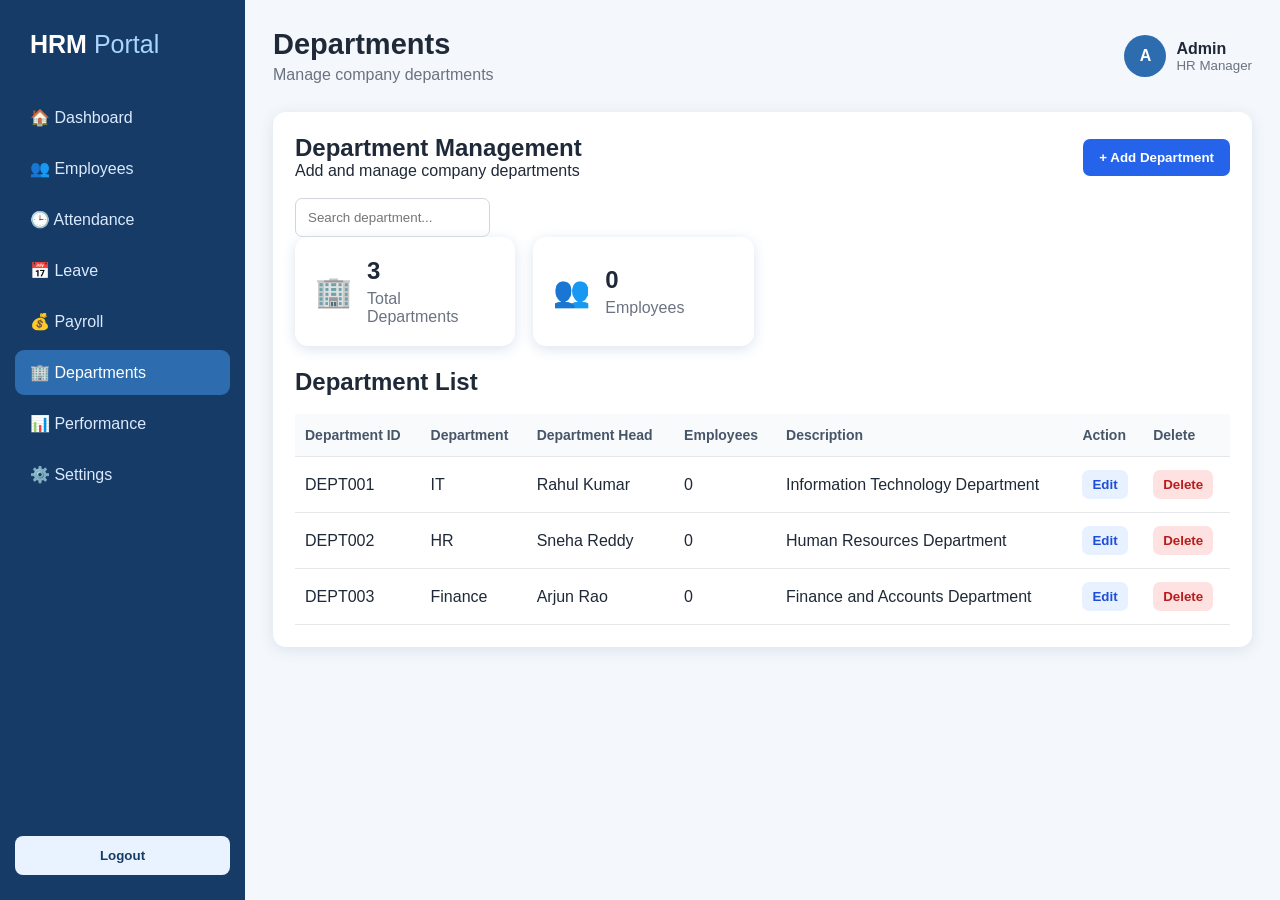
==== departments.html @ 30eb791c "Initial commit" ====
<!DOCTYPE html>
<html lang="en">

<head>

    <meta charset="UTF-8">
    <meta name="viewport" content="width=device-width, initial-scale=1.0">

    <title>HRM Portal - Departments</title>

    <link rel="stylesheet" href="style.css">

</head>


<body>


    <!-- =====================================================
         SIDEBAR
    ====================================================== -->

    <aside class="sidebar">

        <div class="logo">
            HRM <span>Portal</span>
        </div>


        <nav>

            <a href="index.html">
                🏠 Dashboard
            </a>

            <a href="employees.html">
                👥 Employees
            </a>

            <a href="attendance.html">
                🕒 Attendance
            </a>

            <a href="leave.html">
                📅 Leave
            </a>

            <a href="payroll.html">
                💰 Payroll
            </a>

            <a href="departments.html" class="active">
                🏢 Departments
            </a>

            <a href="performance.html">
                📊 Performance
            </a>

            <a href="setting.html">
                ⚙️ Settings
            </a>

        </nav>


        <button class="logout-btn" id="logoutBtn">
            Logout
        </button>

    </aside>



    <!-- =====================================================
         MAIN CONTENT
    ====================================================== -->

    <main class="main-content">


        <!-- TOP BAR -->

        <header class="topbar">

            <div>

                <h1>
                    Departments
                </h1>

                <p>
                    Manage company departments
                </p>

            </div>


            <div class="profile">

                <div class="avatar">
                    A
                </div>

                <div>

                    <strong>
                        Admin
                    </strong>

                    <small>
                        HR Manager
                    </small>

                </div>

            </div>

        </header>



        <!-- =================================================
             DEPARTMENT SECTION
        ================================================== -->

        <section class="panel">


            <!-- HEADER -->

            <div class="panel-header">

                <div>

                    <h2>
                        Department Management
                    </h2>

                    <p>
                        Add and manage company departments
                    </p>

                </div>


                <button
                    class="primary-btn"
                    id="addDepartmentBtn">

                    + Add Department

                </button>

            </div>



            <!-- SEARCH -->

            <div class="toolbar">

                <input
                    type="text"
                    id="departmentSearch"
                    placeholder="Search department...">

            </div>



            <!-- =================================================
                 ADD DEPARTMENT FORM
            ================================================== -->

            <div
                id="departmentForm"
                class="form-box hidden">

                <h2>
                    Add Department
                </h2>


                <div class="form-grid">

                    <input
                        type="text"
                        id="departmentName"
                        placeholder="Department Name">


                    <input
                        type="text"
                        id="departmentHead"
                        placeholder="Department Head">


                    <input
                        type="text"
                        id="departmentDescription"
                        placeholder="Department Description">

                </div>


                <div class="form-actions">

                    <button
                        class="primary-btn"
                        id="saveDepartmentBtn">

                        Save Department

                    </button>


                    <button
                        class="secondary-btn"
                        id="cancelDepartmentBtn">

                        Cancel

                    </button>

                </div>

            </div>



            <!-- =================================================
                 SUMMARY CARDS
            ================================================== -->

            <div class="cards">


                <div class="stat-card">

                    <span>
                        🏢
                    </span>

                    <div>

                        <h3 id="departmentCount">
                            0
                        </h3>

                        <p>
                            Total Departments
                        </p>

                    </div>

                </div>



                <div class="stat-card">

                    <span>
                        👥
                    </span>

                    <div>

                        <h3 id="departmentEmployees">
                            0
                        </h3>

                        <p>
                            Employees
                        </p>

                    </div>

                </div>

            </div>



            <!-- =================================================
                 DEPARTMENT TABLE
            ================================================== -->

            <div class="panel-header">

                <h2>
                    Department List
                </h2>

            </div>


            <table>

                <thead>

                    <tr>

                        <th>
                            Department ID
                        </th>

                        <th>
                            Department
                        </th>

                        <th>
                            Department Head
                        </th>

                        <th>
                            Employees
                        </th>

                        <th>
                            Description
                        </th>

                        <th>
                            Action
                        </th>

                        <th>
                            Delete
                        </th>

                    </tr>

                </thead>


                <tbody id="departmentBody">
                </tbody>

            </table>


        </section>


    </main>



    <!-- JAVASCRIPT -->

    <script src="departments.js"></script>


</body>

</html>
---- style.css ----
* {
    box-sizing: border-box;
    margin: 0;
    padding: 0;
    font-family: Arial, sans-serif;
}


body {
    background: #f4f7fb;
    color: #1f2937;
    display: flex;
    min-height: 100vh;
}



/* ================= SIDEBAR ================= */

.sidebar {
    width: 245px;
    background: #173b67;
    color: white;
    padding: 25px 15px;

    position: fixed;

    left: 0;
    top: 0;
    bottom: 0;
}


.logo {
    font-size: 25px;
    font-weight: 700;

    padding: 5px 15px 30px;
}


.logo span {
    font-weight: 400;
    color: #a9d6ff;
}


nav a {
    display: block;

    color: #dbeafe;

    text-decoration: none;

    padding: 13px 15px;

    border-radius: 9px;

    margin: 6px 0;
}


nav a:hover,
nav a.active {
    background: #2d6cae;
    color: white;
}


.logout-btn {
    position: absolute;

    bottom: 25px;
    left: 15px;

    width: calc(100% - 30px);

    padding: 12px;

    border: none;

    border-radius: 8px;

    background: #e9f3ff;

    color: #173b67;

    font-weight: bold;

    cursor: pointer;
}



/* ================= MAIN ================= */

.main-content {
    margin-left: 245px;

    width: calc(100% - 245px);

    padding: 28px;
}



/* ================= TOP BAR ================= */

.topbar {
    display: flex;

    justify-content: space-between;

    align-items: center;

    margin-bottom: 28px;
}


.topbar h1 {
    font-size: 29px;
}


.topbar p {
    color: #6b7280;

    margin-top: 5px;
}


.topbar-right {
    display: flex;
    align-items: center;
    gap: 18px;
}

.profile {
    display: flex;

    align-items: center;

    gap: 10px;
}


.profile small {
    display: block;

    color: #6b7280;
}


.avatar {
    width: 42px;
    height: 42px;

    border-radius: 50%;

    background: #2d6cae;

    color: white;

    display: grid;

    place-items: center;

    font-weight: bold;
}

/* =====================================================
   NOTIFICATIONS SYSTEM STYLING
   ===================================================== */

.notification-wrapper {
    position: relative;
}

.notification-btn {
    width: 40px;
    height: 40px;
    border-radius: 50%;
    background: white;
    border: 1px solid #e2e8f0;
    display: flex;
    align-items: center;
    justify-content: center;
    cursor: pointer;
    position: relative;
    box-shadow: 0 2px 6px rgba(0, 0, 0, 0.04);
    transition: all 0.2s ease;
    outline: none;
}

.notification-btn:hover {
    background: #f8fafc;
    border-color: #cbd5e1;
    transform: translateY(-1px);
    box-shadow: 0 4px 10px rgba(23, 59, 103, 0.1);
}

.notification-btn:active {
    transform: translateY(0);
}

.bell-icon {
    font-size: 17px;
    line-height: 1;
    display: inline-block;
    transition: transform 0.3s cubic-bezier(0.34, 1.56, 0.64, 1);
}

.notification-btn:hover .bell-icon {
    transform: rotate(15deg);
}

.notification-badge {
    position: absolute;
    top: -2px;
    right: -2px;
    background: #ef4444;
    color: white;
    font-size: 10px;
    font-weight: 700;
    min-width: 18px;
    height: 18px;
    padding: 0 4px;
    border-radius: 9px;
    display: flex;
    align-items: center;
    justify-content: center;
    border: 2px solid white;
    box-shadow: 0 2px 4px rgba(239, 68, 68, 0.35);
    animation: badgePulse 2s infinite;
}

.notification-badge.hidden {
    display: none;
}

@keyframes badgePulse {
    0% { transform: scale(1); }
    50% { transform: scale(1.1); }
    100% { transform: scale(1); }
}

.notification-dropdown {
    position: absolute;
    top: calc(100% + 8px);
    right: 0;
    width: 310px;
    max-width: 90vw;
    background: white;
    border-radius: 12px;
    box-shadow: 0 10px 25px -3px rgba(15, 23, 42, 0.12), 0 4px 10px rgba(15, 23, 42, 0.04);
    border: 1px solid #e2e8f0;
    z-index: 1000;
    display: none;
    flex-direction: column;
    overflow: hidden;
    animation: dropdownSlideFade 0.2s cubic-bezier(0.16, 1, 0.3, 1);
}

.notification-dropdown.active {
    display: flex;
}

@keyframes dropdownSlideFade {
    from {
        opacity: 0;
        transform: translateY(-6px) scale(0.98);
    }
    to {
        opacity: 1;
        transform: translateY(0) scale(1);
    }
}

.notification-header {
    display: flex;
    justify-content: space-between;
    align-items: center;
    padding: 10px 14px;
    border-bottom: 1px solid #f1f5f9;
    background: #fafcff;
}

.notification-title-group {
    display: flex;
    align-items: center;
    gap: 8px;
}

.notification-title-group h3 {
    font-size: 13.5px;
    font-weight: 700;
    color: #173b67;
}

.unread-count-tag {
    background: #e0f2fe;
    color: #0369a1;
    font-size: 10px;
    font-weight: 600;
    padding: 2px 7px;
    border-radius: 12px;
}

.mark-read-btn {
    background: none;
    border: none;
    color: #2563eb;
    font-size: 11px;
    font-weight: 600;
    cursor: pointer;
    padding: 3px 6px;
    border-radius: 4px;
    transition: background 0.15s ease;
}

.mark-read-btn:hover {
    background: #eff6ff;
    text-decoration: underline;
}

.notification-list {
    max-height: 240px;
    overflow-y: auto;
}

.notification-list::-webkit-scrollbar {
    width: 5px;
}

.notification-list::-webkit-scrollbar-thumb {
    background: #cbd5e1;
    border-radius: 3px;
}

.notification-item {
    display: flex;
    align-items: flex-start;
    gap: 10px;
    padding: 9px 12px;
    border-bottom: 1px solid #f8fafc;
    transition: background 0.15s ease;
    cursor: pointer;
    position: relative;
}

.notification-item:hover {
    background: #f8fafc;
}

.notification-item.unread {
    background: #f0f7ff;
}

.notification-item.unread:hover {
    background: #e6f0fa;
}

.notification-item.unread::before {
    content: '';
    position: absolute;
    left: 0;
    top: 9px;
    bottom: 9px;
    width: 3px;
    background: #2563eb;
    border-radius: 0 3px 3px 0;
}

.notif-icon-box {
    width: 30px;
    height: 30px;
    border-radius: 8px;
    display: flex;
    align-items: center;
    justify-content: center;
    font-size: 14px;
    flex-shrink: 0;
}

.notif-icon-box.leave {
    background: #fef3c7;
    color: #b45309;
}

.notif-icon-box.employee {
    background: #e0f2fe;
    color: #0369a1;
}

.notif-icon-box.payroll {
    background: #dcfce7;
    color: #15803d;
}

.notif-icon-box.attendance {
    background: #fee2e2;
    color: #b91c1c;
}

.notif-icon-box.event {
    background: #f3e8ff;
    color: #7e22ce;
}

.notif-body {
    flex: 1;
    min-width: 0;
}

.notif-title {
    font-size: 12px;
    font-weight: 700;
    color: #1e293b;
    margin-bottom: 2px;
    display: flex;
    justify-content: space-between;
    align-items: center;
}

.notif-desc {
    font-size: 11px;
    color: #64748b;
    line-height: 1.35;
    margin-bottom: 3px;
}

.notif-time {
    font-size: 10px;
    color: #94a3b8;
    font-weight: 500;
}

.notif-delete-btn {
    background: transparent;
    border: none;
    color: #94a3b8;
    cursor: pointer;
    font-size: 13px;
    padding: 1px 4px;
    border-radius: 4px;
    opacity: 0;
    transition: all 0.15s ease;
}

.notification-item:hover .notif-delete-btn {
    opacity: 1;
}

.notif-delete-btn:hover {
    color: #ef4444;
    background: #fee2e2;
}

.notification-empty {
    padding: 22px 14px;
    text-align: center;
    color: #94a3b8;
}

.notification-empty span {
    font-size: 26px;
    display: block;
    margin-bottom: 4px;
}

.notification-empty p {
    font-size: 12px;
}

.notification-footer {
    padding: 6px 12px;
    border-top: 1px solid #f1f5f9;
    background: #fafcff;
    display: flex;
    justify-content: space-between;
    align-items: center;
}

.clear-all-btn {
    width: 100%;
    padding: 6px;
    border: 1px dashed #cbd5e1;
    background: white;
    color: #64748b;
    font-size: 11px;
    font-weight: 600;
    border-radius: 6px;
    cursor: pointer;
    transition: all 0.2s ease;
}

.clear-all-btn:hover {
    background: #fef2f2;
    border-color: #fca5a5;
    color: #dc2626;
}

/* ================= CARDS ================= */

.cards {
    display: grid;

    grid-template-columns:
        repeat(4, 1fr);

    gap: 18px;

    margin-bottom: 22px;
}


.stat-card {
    background: white;

    border-radius: 13px;

    padding: 20px;

    display: flex;

    align-items: center;

    gap: 15px;

    box-shadow:
        0 3px 14px #dbe3ee;
}


.stat-card > span {
    font-size: 30px;
}


.stat-card h3 {
    font-size: 24px;
}


.stat-card p {
    color: #6b7280;

    margin-top: 5px;
}



/* ================= DASHBOARD ================= */

.dashboard-grid {
    display: grid;

    grid-template-columns:
        1.6fr 1fr;

    gap: 20px;
}


.panel {
    background: white;

    border-radius: 13px;

    padding: 22px;

    box-shadow:
        0 3px 14px #dbe3ee;

    margin-bottom: 20px;
    cursor: grab;
}

.panel.dragging {
    opacity: 0.75;
}


.panel-header {
    display: flex;

    justify-content: space-between;

    align-items: center;

    margin-bottom: 18px;
}


.panel-header a {
    color: #2563eb;

    text-decoration: none;
}



/* ================= TABLE ================= */

table {
    width: 100%;

    border-collapse: collapse;
}


th,
td {
    padding: 13px 10px;

    text-align: left;

    border-bottom: 1px solid #e5e7eb;
}


th {
    background: #f8fafc;

    color: #475569;

    font-size: 14px;
}



/* ================= BADGES ================= */

.badge {
    padding: 5px 10px;

    border-radius: 20px;

    font-size: 12px;

    font-weight: bold;
}


.success {
    background: #dcfce7;

    color: #15803d;
}


.warning {
    background: #fef3c7;

    color: #a16207;
}


.danger {
    background: #fee2e2;

    color: #b91c1c;
}



/* ================= BUTTONS ================= */

.primary-btn,
.secondary-btn,
.small-btn {
    border: none;

    border-radius: 7px;

    padding: 11px 16px;

    cursor: pointer;

    font-weight: bold;
}


.primary-btn {
    background: #2563eb;

    color: white;
}


.secondary-btn {
    background: #e5e7eb;

    color: #374151;
}


.small-btn {
    background: #e8f1ff;

    color: #1d4ed8;

    padding: 7px 10px;
}


.small-btn.danger {
    background: #fee2e2;

    color: #b91c1c;
}



/* ================= FORM ================= */

.form-box {
    background: #f8fafc;

    border: 1px solid #e5e7eb;

    padding: 20px;

    border-radius: 10px;

    margin-bottom: 20px;
}


.form-box h2 {
    margin-bottom: 15px;
}


.form-grid {
    display: grid;

    grid-template-columns:
        repeat(2, 1fr);

    gap: 12px;
}


.date-field {
    display: flex;
    flex-direction: column;
    gap: 6px;
}


.date-field label {
    font-size: 14px;
    font-weight: 600;
    color: #374151;
}


input,
select {
    padding: 11px 12px;

    border: 1px solid #d1d5db;

    border-radius: 7px;

    background: white;

    outline: none;
}


input:focus,
select:focus {
    border-color: #3b82f6;
}


.form-actions {
    margin-top: 15px;

    display: flex;

    gap: 10px;
}


.hidden {
    display: none;
}


/* ================= PERFORMANCE ================= */

.performance-filter {
    display: flex;
    gap: 20px;
    align-items: end;
    margin-bottom: 22px;
    flex-wrap: wrap;
}

.field-group {
    display: flex;
    flex-direction: column;
    gap: 8px;
    min-width: 220px;
}

.field-group label {
    font-size: 14px;
    font-weight: 600;
    color: #374151;
}

.review-period-text {
    min-height: 42px;
    display: flex;
    align-items: center;
    padding: 0 12px;
    border: 1px solid #d1d5db;
    border-radius: 8px;
    background: #f8fafc;
    font-weight: 600;
    color: #1f2937;
}

.info-grid {
    display: grid;
    grid-template-columns: repeat(5, 1fr);
    gap: 12px;
    margin-bottom: 20px;
}

.info-box {
    background: #f8fafc;
    border: 1px solid #e5e7eb;
    border-radius: 10px;
    padding: 14px;
}

.info-box span {
    display: block;
    color: #6b7280;
    font-size: 12px;
    margin-bottom: 8px;
}

.info-box strong {
    font-size: 15px;
    color: #1f2937;
}

.stats-grid {
    display: grid;
    grid-template-columns: repeat(3, 1fr);
    gap: 16px;
    margin: 20px 0;
}

.perf-card {
    border-radius: 14px;
    padding: 18px 16px;
    box-shadow: 0 2px 10px rgba(148, 163, 184, 0.12);
    text-align: center;
}

.perf-card span {
    font-size: 28px;
    display: block;
    margin-bottom: 8px;
}

.perf-card h3 {
    font-size: 24px;
    margin-bottom: 6px;
}

.perf-card p {
    font-size: 13px;
    color: #374151;
}

.perf-card-blue {
    background: #dbeafe;
}

.perf-card-green {
    background: #dcfce7;
}

.perf-card-yellow {
    background: #fef3c7;
}

.perf-card-purple {
    background: #ede9fe;
}

.perf-card-pink {
    background: #fce7f3;
}

.perf-card-red {
    background: #fee2e2;
}

.edit-performance-btn {
    border: none;
    background: #2563eb;
    color: #ffffff;
    padding: 10px 16px;
    border-radius: 10px;
    font-size: 14px;
    cursor: pointer;
    font-weight: 600;
}

.metric-input {
    width: 100%;
    max-width: 90px;
    border: 1px solid #cbd5e1;
    border-radius: 8px;
    padding: 8px 10px;
    font-size: 18px;
    text-align: center;
    background: #ffffff;
}

.table-panel {
    margin-top: 24px;
    background: #f8fafc;
    border: 1px solid #e5e7eb;
    border-radius: 12px;
    padding: 18px;
}

.table-panel h3 {
    margin-bottom: 16px;
}

.feedback-box {
    margin-top: 24px;
    background: #f8fafc;
    border: 1px solid #e5e7eb;
    border-radius: 12px;
    padding: 18px;
}

.feedback-box h3 {
    margin-bottom: 16px;
}

.feedback-grid {
    display: grid;
    grid-template-columns: repeat(2, 1fr);
    gap: 18px;
}

.feedback-grid label {
    display: block;
    font-weight: 700;
    margin-bottom: 8px;
    color: #374151;
}

.feedback-grid p {
    color: #4b5563;
    line-height: 1.6;
}

.breakdown-input {
    width: 70px;
    padding: 6px 8px;
    border: 1px solid #cbd5e1;
    border-radius: 8px;
    font-size: 14px;
    text-align: center;
    background: #ffffff;
}

.breakdown-input:focus {
    outline: none;
    border-color: #2563eb;
    box-shadow: 0 0 0 3px rgba(37, 99, 235, 0.15);
}

.score-cell {
    font-weight: 700;
    color: #1f2937;
}

.goal-progress {
    width: 100%;
    max-width: 140px;
    height: 8px;
    background: #e5e7eb;
    border-radius: 6px;
    overflow: hidden;
    margin-bottom: 6px;
}

.goal-progress-bar {
    height: 100%;
    background: #2563eb;
    border-radius: 6px;
    transition: width 0.3s ease;
}

.goal-progress-text {
    font-size: 12px;
    font-weight: 600;
    color: #4b5563;
}

.table-panel table,
.feedback-box table {
    width: 100%;
    border-collapse: collapse;
    background: #ffffff;
    border-radius: 10px;
    overflow: hidden;
}

.table-panel th,
.table-panel td {
    padding: 12px 14px;
    text-align: left;
    border-bottom: 1px solid #e5e7eb;
    font-size: 14px;
}

.table-panel th {
    background: #eff6ff;
    color: #1e40af;
    font-size: 13px;
    text-transform: uppercase;
    letter-spacing: 0.4px;
}

.table-panel tbody tr:last-child td {
    border-bottom: none;
}



/* ================= DEPARTMENTS ================= */

.department-grid {
    display: grid;

    grid-template-columns:
        repeat(4, 1fr);

    gap: 16px;
}


.department-card {
    border: 1px solid #e5e7eb;

    border-radius: 12px;

    padding: 20px;
}


.department-card h3 {
    margin-bottom: 8px;
}


.department-card p {
    color: #6b7280;

    margin-bottom: 15px;
}



/* ================= SETTINGS ================= */

.settings-grid {
    display: grid;

    grid-template-columns:
        1fr 1fr;

    gap: 20px;
}


.settings-grid h2 {
    margin-bottom: 18px;
}



/* ================= RESPONSIVE ================= */

@media (max-width: 1000px) {

    .cards {
        grid-template-columns:
            repeat(2, 1fr);
    }


    .dashboard-grid,
    .settings-grid {
        grid-template-columns: 1fr;
    }


    .department-grid {
        grid-template-columns:
            repeat(2, 1fr);
    }

}


@media (max-width: 700px) {

    .sidebar {
        width: 75px;
    }


    .logo {
        font-size: 0;
    }


    nav a {
        font-size: 0;

        text-align: center;
    }


    .main-content {
        margin-left: 75px;

        width: calc(100% - 75px);

        padding: 18px;
    }


    .cards {
        grid-template-columns: 1fr;
    }


    .form-grid {
        grid-template-columns: 1fr;
    }


    .department-grid {
        grid-template-columns: 1fr;
    }

}
/* Settings page spacing */

.settings-option {
    margin-bottom: 12px;
}

.settings-option label {
    display: flex;
    align-items: center;
    gap: 8px;
}
/* =====================================================
   SETTINGS - FORGOT PASSWORD
===================================================== */

.forgot-password {
    margin-top: 12px;
}

.forgot-password button {
    border: none;
    background: none;
    color: #2563eb;
    cursor: pointer;
    font-size: 14px;
    padding: 0;
}

.forgot-password button:hover {
    text-decoration: underline;
}

#resetPasswordForm {
    margin-top: 18px;
}

#resetPasswordForm p {
    margin-bottom: 15px;
}
/* =====================================================
   ADMIN LOGIN PAGE
===================================================== */

.login-page {
    min-height: 100vh;
    margin: 0;
    display: flex;
    justify-content: center;
    align-items: center;
    background: #eef6ff;
}


/* Login Container */

.login-container {
    width: 100%;
    display: flex;
    justify-content: center;
    align-items: center;
    padding: 20px;
}


/* Login Card */

.login-card {
    width: 400px;
    background: white;
    padding: 40px;
    border-radius: 16px;
    box-shadow: 0 10px 30px rgba(0, 0, 0, 0.10);
}


/* Logo */

.login-logo {
    text-align: center;
    font-size: 28px;
    font-weight: bold;
    color: #2563eb;
    margin-bottom: 20px;
}

.login-logo span {
    color: #1e40af;
}


/* Heading */

.login-card h1 {
    text-align: center;
    margin-bottom: 8px;
    color: #1e293b;
}


/* Subtitle */

.login-subtitle {
    text-align: center;
    color: #64748b;
    font-size: 14px;
    margin-bottom: 30px;
}


/* Input Area */

.login-field {
    margin-bottom: 18px;
}

.login-field label {
    display: block;
    margin-bottom: 7px;
    font-weight: 600;
    color: #334155;
}


/* Inputs */

.login-field input {
    width: 100%;
    box-sizing: border-box;
    padding: 12px 14px;
    border: 1px solid #cbd5e1;
    border-radius: 8px;
    font-size: 14px;
    outline: none;
}

.login-field input:focus {
    border-color: #2563eb;
    box-shadow: 0 0 0 3px rgba(37, 99, 235, 0.10);
}


/* Login Button */

.login-btn {
    width: 100%;
    margin-top: 5px;
    padding: 12px;
    font-size: 15px;
}


/* Forgot Password */

.forgot-login {
    text-align: center;
    margin-top: 18px;
}

.forgot-login button {
    border: none;
    background: none;
    color: #2563eb;
    cursor: pointer;
    font-size: 14px;
}

.forgot-login button:hover {
    text-decoration: underline;
}


/* Hidden */

.hidden {
    display: none;
}


/* Mobile */

@media (max-width: 500px) {

    .login-card {
        width: 100%;
        padding: 30px 20px;
    }

}
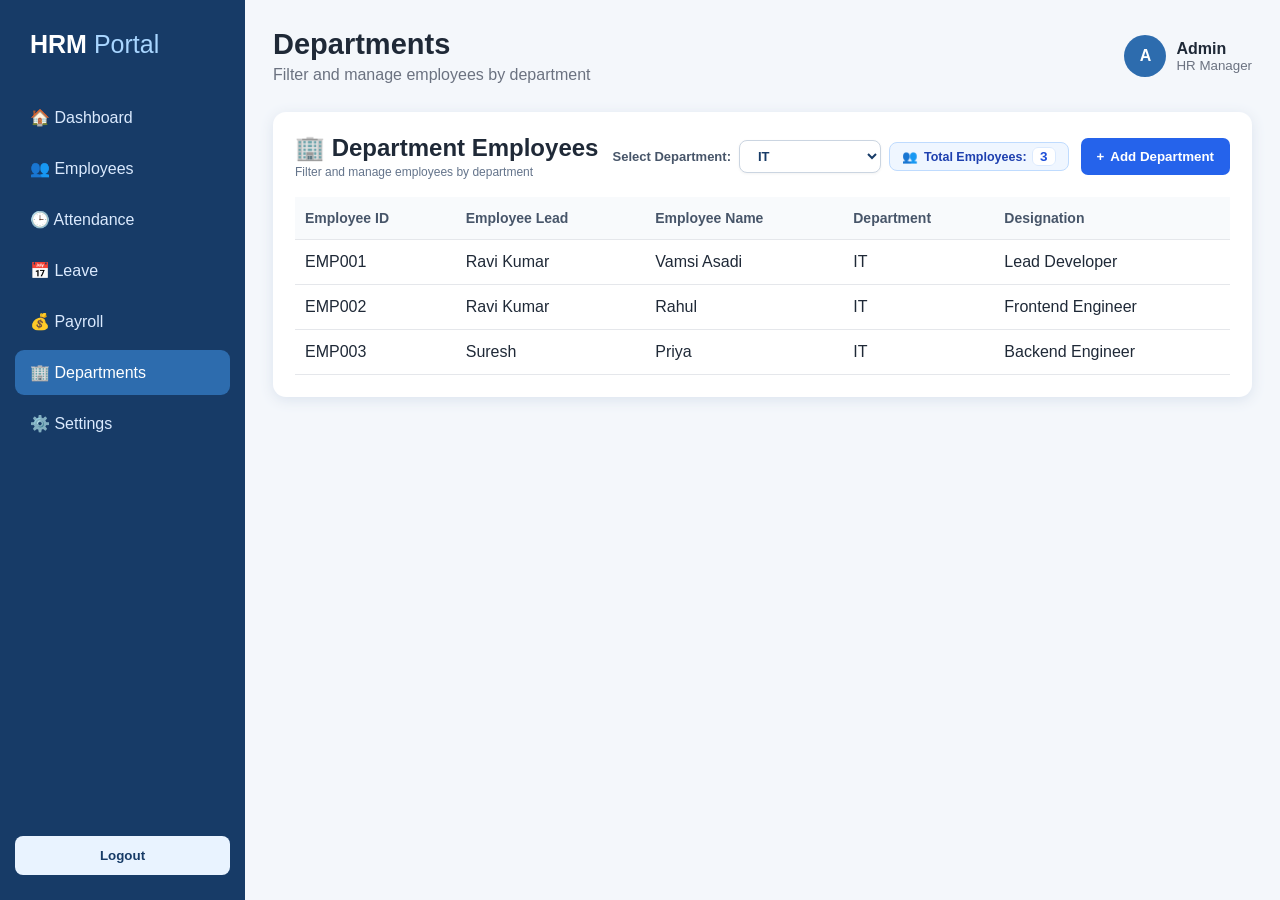
==== commit 53ce6dad: "ADD DEPARTMENT Files" ====
--- a/departments.html
+++ b/departments.html
@@ -53,10 +53,6 @@
                 🏢 Departments
             </a>
 
-            <a href="performance.html">
-                📊 Performance
-            </a>
-
             <a href="setting.html">
                 ⚙️ Settings
             </a>
@@ -90,7 +86,7 @@
                 </h1>
 
                 <p>
-                    Manage company departments
+                    Filter and manage employees by department
                 </p>
 
             </div>
@@ -121,227 +117,137 @@
 
 
         <!-- =================================================
-             DEPARTMENT SECTION
+             DEPARTMENT EMPLOYEES SECTION
         ================================================== -->
 
         <section class="panel">
 
-
-            <!-- HEADER -->
-
-            <div class="panel-header">
+            <div class="panel-header" style="flex-wrap: wrap; gap: 14px;">
 
                 <div>
-
                     <h2>
-                        Department Management
+                        🏢 Department Employees
                     </h2>
-
-                    <p>
-                        Add and manage company departments
-                    </p>
-
-                </div>
-
-
-                <button
-                    class="primary-btn"
-                    id="addDepartmentBtn">
-
-                    + Add Department
-
-                </button>
-
-            </div>
-
-
-
-            <!-- SEARCH -->
-
-            <div class="toolbar">
-
-                <input
-                    type="text"
-                    id="departmentSearch"
-                    placeholder="Search department...">
-
-            </div>
-
-
-
-            <!-- =================================================
-                 ADD DEPARTMENT FORM
-            ================================================== -->
-
-            <div
-                id="departmentForm"
-                class="form-box hidden">
-
-                <h2>
-                    Add Department
-                </h2>
-
-
-                <div class="form-grid">
-
-                    <input
-                        type="text"
-                        id="departmentName"
-                        placeholder="Department Name">
-
-
-                    <input
-                        type="text"
-                        id="departmentHead"
-                        placeholder="Department Head">
-
-
-                    <input
-                        type="text"
-                        id="departmentDescription"
-                        placeholder="Department Description">
-
-                </div>
-
-
-                <div class="form-actions">
-
-                    <button
-                        class="primary-btn"
-                        id="saveDepartmentBtn">
-
-                        Save Department
-
+                    <p class="panel-subtitle">Filter and manage employees by department</p>
+                </div>
+
+                <div style="display: flex; align-items: center; gap: 12px; flex-wrap: wrap;">
+
+                    <!-- Department Dropdown & Count Badge -->
+                    <div class="dept-select-group">
+                        <label for="departmentDropdown">Select Department:</label>
+                        <select id="departmentDropdown" class="dept-dropdown" onchange="onDepartmentSelectChange()">
+                            <!-- Dynamically loaded from database -->
+                        </select>
+                        <div class="dept-count-badge" id="deptCountBadge"
+                            title="Total employees in selected department">
+                            <span>👥</span>
+                            <span>Total Employees: <strong id="selectedDeptCount">0</strong></span>
+                        </div>
+                    </div>
+
+                    <!-- Add Department Button -->
+                    <button class="primary-btn" id="addDepartmentBtn" onclick="openAddDepartmentModal()"
+                        style="display: inline-flex; align-items: center; gap: 6px;">
+                        <span>+</span> Add Department
                     </button>
 
-
-                    <button
-                        class="secondary-btn"
-                        id="cancelDepartmentBtn">
-
-                        Cancel
-
-                    </button>
-
-                </div>
-
-            </div>
-
-
-
-            <!-- =================================================
-                 SUMMARY CARDS
-            ================================================== -->
-
-            <div class="cards">
-
-
-                <div class="stat-card">
-
-                    <span>
-                        🏢
-                    </span>
-
-                    <div>
-
-                        <h3 id="departmentCount">
-                            0
-                        </h3>
-
-                        <p>
-                            Total Departments
-                        </p>
+                </div>
+
+            </div>
+
+
+            <div class="table-container">
+
+                <table class="dept-table">
+
+                    <thead>
+
+                        <tr>
+
+                            <th>
+                                Employee ID
+                            </th>
+
+                            <th>
+                                Employee Lead
+                            </th>
+
+                            <th>
+                                Employee Name
+                            </th>
+
+                            <th>
+                                Department
+                            </th>
+
+                            <th>
+                                Designation
+                            </th>
+
+                        </tr>
+
+                    </thead>
+
+
+                    <tbody id="deptEmployeeTableBody">
+
+                        <!-- Dynamically rendered via JS -->
+
+                    </tbody>
+
+                </table>
+
+            </div>
+
+        </section>
+
+
+
+        <!-- ================= ADD DEPARTMENT MODAL ================= -->
+
+        <div id="addDepartmentModal" class="modal-overlay">
+
+            <div class="modal-card">
+
+                <div class="modal-header">
+                    <h3>Add Department</h3>
+                    <button class="modal-close-btn" onclick="closeAddDepartmentModal()">✕</button>
+                </div>
+
+                <form id="addDepartmentForm" onsubmit="saveNewDepartment(event)">
+
+                    <div class="modal-body">
+
+                        <div class="form-group">
+                            <label for="departmentName">Department Name</label>
+                            <input type="text" id="departmentName" placeholder="e.g. Engineering, IT, HR" required>
+                        </div>
+
+                        <div class="form-group">
+                            <label for="departmentHead">Department Head</label>
+                            <input type="text" id="departmentHead" placeholder="e.g. Rahul Kumar" required>
+                        </div>
+
+                        <div class="form-group">
+                            <label for="departmentDescription">Description</label>
+                            <textarea id="departmentDescription" placeholder="Short description of the department"
+                                rows="3" style="resize: vertical;"></textarea>
+                        </div>
 
                     </div>
 
-                </div>
-
-
-
-                <div class="stat-card">
-
-                    <span>
-                        👥
-                    </span>
-
-                    <div>
-
-                        <h3 id="departmentEmployees">
-                            0
-                        </h3>
-
-                        <p>
-                            Employees
-                        </p>
-
+                    <div class="modal-footer">
+                        <button type="button" class="btn btn-secondary"
+                            onclick="closeAddDepartmentModal()">Cancel</button>
+                        <button type="submit" class="btn btn-primary">Save Department</button>
                     </div>
 
-                </div>
-
-            </div>
-
-
-
-            <!-- =================================================
-                 DEPARTMENT TABLE
-            ================================================== -->
-
-            <div class="panel-header">
-
-                <h2>
-                    Department List
-                </h2>
-
-            </div>
-
-
-            <table>
-
-                <thead>
-
-                    <tr>
-
-                        <th>
-                            Department ID
-                        </th>
-
-                        <th>
-                            Department
-                        </th>
-
-                        <th>
-                            Department Head
-                        </th>
-
-                        <th>
-                            Employees
-                        </th>
-
-                        <th>
-                            Description
-                        </th>
-
-                        <th>
-                            Action
-                        </th>
-
-                        <th>
-                            Delete
-                        </th>
-
-                    </tr>
-
-                </thead>
-
-
-                <tbody id="departmentBody">
-                </tbody>
-
-            </table>
-
-
-        </section>
-
+                </form>
+
+            </div>
+
+        </div>
 
     </main>
 
--- a/style.css
+++ b/style.css
@@ -135,47 +135,17 @@
     gap: 18px;
 }
 
-.profile {
-    display: flex;
-
-    align-items: center;
-
-    gap: 10px;
-}
-
-
-.profile small {
-    display: block;
-
-    color: #6b7280;
-}
-
-
-.avatar {
-    width: 42px;
-    height: 42px;
-
-    border-radius: 50%;
-
-    background: #2d6cae;
-
-    color: white;
-
-    display: grid;
-
-    place-items: center;
-
-    font-weight: bold;
-}
 
 /* =====================================================
    NOTIFICATIONS SYSTEM STYLING
    ===================================================== */
 
+/* Notification container wrapper */
 .notification-wrapper {
     position: relative;
 }
 
+/* Bell button trigger */
 .notification-btn {
     width: 40px;
     height: 40px;
@@ -192,6 +162,7 @@
     outline: none;
 }
 
+/* Bell button hover & active states */
 .notification-btn:hover {
     background: #f8fafc;
     border-color: #cbd5e1;
@@ -203,6 +174,7 @@
     transform: translateY(0);
 }
 
+/* Bell icon with subtle swing on hover */
 .bell-icon {
     font-size: 17px;
     line-height: 1;
@@ -214,6 +186,7 @@
     transform: rotate(15deg);
 }
 
+/* Unread count badge with pulsing effect */
 .notification-badge {
     position: absolute;
     top: -2px;
@@ -234,16 +207,25 @@
     animation: badgePulse 2s infinite;
 }
 
+/* Hide badge when count is zero */
 .notification-badge.hidden {
     display: none;
 }
 
+/* Pulse animation for unread notifications */
 @keyframes badgePulse {
-    0% { transform: scale(1); }
-    50% { transform: scale(1.1); }
-    100% { transform: scale(1); }
-}
-
+    0% {
+        transform: scale(1);
+    }
+    50% {
+        transform: scale(1.1);
+    }
+    100% {
+        transform: scale(1);
+    }
+}
+
+/* Dropdown popover panel */
 .notification-dropdown {
     position: absolute;
     top: calc(100% + 8px);
@@ -261,10 +243,12 @@
     animation: dropdownSlideFade 0.2s cubic-bezier(0.16, 1, 0.3, 1);
 }
 
+/* Show dropdown when active */
 .notification-dropdown.active {
     display: flex;
 }
 
+/* Smooth dropdown entry transition */
 @keyframes dropdownSlideFade {
     from {
         opacity: 0;
@@ -276,6 +260,7 @@
     }
 }
 
+/* Dropdown header with title and mark all as read */
 .notification-header {
     display: flex;
     justify-content: space-between;
@@ -297,6 +282,7 @@
     color: #173b67;
 }
 
+/* Unread counter pill tag */
 .unread-count-tag {
     background: #e0f2fe;
     color: #0369a1;
@@ -306,6 +292,7 @@
     border-radius: 12px;
 }
 
+/* Mark all as read button */
 .mark-read-btn {
     background: none;
     border: none;
@@ -323,6 +310,7 @@
     text-decoration: underline;
 }
 
+/* Scrollable notification list */
 .notification-list {
     max-height: 240px;
     overflow-y: auto;
@@ -337,6 +325,7 @@
     border-radius: 3px;
 }
 
+/* Individual notification list item */
 .notification-item {
     display: flex;
     align-items: flex-start;
@@ -352,6 +341,7 @@
     background: #f8fafc;
 }
 
+/* Unread item highlight styling */
 .notification-item.unread {
     background: #f0f7ff;
 }
@@ -371,6 +361,7 @@
     border-radius: 0 3px 3px 0;
 }
 
+/* Category-specific icon box colors */
 .notif-icon-box {
     width: 30px;
     height: 30px;
@@ -382,6 +373,7 @@
     flex-shrink: 0;
 }
 
+/* Category styles: Leave, Employee, Payroll, Attendance, Event */
 .notif-icon-box.leave {
     background: #fef3c7;
     color: #b45309;
@@ -407,6 +399,7 @@
     color: #7e22ce;
 }
 
+/* Notification text details */
 .notif-body {
     flex: 1;
     min-width: 0;
@@ -435,6 +428,7 @@
     font-weight: 500;
 }
 
+/* Delete item button */
 .notif-delete-btn {
     background: transparent;
     border: none;
@@ -456,6 +450,7 @@
     background: #fee2e2;
 }
 
+/* Empty state when no notifications exist */
 .notification-empty {
     padding: 22px 14px;
     text-align: center;
@@ -472,6 +467,7 @@
     font-size: 12px;
 }
 
+/* Dropdown footer with clear all button */
 .notification-footer {
     padding: 6px 12px;
     border-top: 1px solid #f1f5f9;
@@ -500,6 +496,41 @@
     color: #dc2626;
 }
 
+.profile {
+    display: flex;
+
+    align-items: center;
+
+    gap: 10px;
+}
+
+
+.profile small {
+    display: block;
+
+    color: #6b7280;
+}
+
+
+.avatar {
+    width: 42px;
+    height: 42px;
+
+    border-radius: 50%;
+
+    background: #2d6cae;
+
+    color: white;
+
+    display: grid;
+
+    place-items: center;
+
+    font-weight: bold;
+}
+
+
+
 /* ================= CARDS ================= */
 
 .cards {
@@ -573,11 +604,6 @@
         0 3px 14px #dbe3ee;
 
     margin-bottom: 20px;
-    cursor: grab;
-}
-
-.panel.dragging {
-    opacity: 0.75;
 }
 
 
@@ -660,6 +686,45 @@
     background: #fee2e2;
 
     color: #b91c1c;
+}
+
+
+
+/* ================= QUICK ACTIONS ================= */
+
+.quick-actions {
+    display: grid;
+
+    grid-template-columns:
+        1fr 1fr;
+
+    gap: 12px;
+}
+
+
+.action-card {
+    padding: 20px;
+
+    background: #f3f8ff;
+
+    border-radius: 10px;
+
+    text-decoration: none;
+
+    color: #173b67;
+
+    font-size: 25px;
+
+    text-align: center;
+}
+
+
+.action-card span {
+    display: block;
+
+    font-size: 14px;
+
+    margin-top: 8px;
 }
 
 
@@ -742,20 +807,6 @@
 }
 
 
-.date-field {
-    display: flex;
-    flex-direction: column;
-    gap: 6px;
-}
-
-
-.date-field label {
-    font-size: 14px;
-    font-weight: 600;
-    color: #374151;
-}
-
-
 input,
 select {
     padding: 11px 12px;
@@ -787,259 +838,6 @@
 
 .hidden {
     display: none;
-}
-
-
-/* ================= PERFORMANCE ================= */
-
-.performance-filter {
-    display: flex;
-    gap: 20px;
-    align-items: end;
-    margin-bottom: 22px;
-    flex-wrap: wrap;
-}
-
-.field-group {
-    display: flex;
-    flex-direction: column;
-    gap: 8px;
-    min-width: 220px;
-}
-
-.field-group label {
-    font-size: 14px;
-    font-weight: 600;
-    color: #374151;
-}
-
-.review-period-text {
-    min-height: 42px;
-    display: flex;
-    align-items: center;
-    padding: 0 12px;
-    border: 1px solid #d1d5db;
-    border-radius: 8px;
-    background: #f8fafc;
-    font-weight: 600;
-    color: #1f2937;
-}
-
-.info-grid {
-    display: grid;
-    grid-template-columns: repeat(5, 1fr);
-    gap: 12px;
-    margin-bottom: 20px;
-}
-
-.info-box {
-    background: #f8fafc;
-    border: 1px solid #e5e7eb;
-    border-radius: 10px;
-    padding: 14px;
-}
-
-.info-box span {
-    display: block;
-    color: #6b7280;
-    font-size: 12px;
-    margin-bottom: 8px;
-}
-
-.info-box strong {
-    font-size: 15px;
-    color: #1f2937;
-}
-
-.stats-grid {
-    display: grid;
-    grid-template-columns: repeat(3, 1fr);
-    gap: 16px;
-    margin: 20px 0;
-}
-
-.perf-card {
-    border-radius: 14px;
-    padding: 18px 16px;
-    box-shadow: 0 2px 10px rgba(148, 163, 184, 0.12);
-    text-align: center;
-}
-
-.perf-card span {
-    font-size: 28px;
-    display: block;
-    margin-bottom: 8px;
-}
-
-.perf-card h3 {
-    font-size: 24px;
-    margin-bottom: 6px;
-}
-
-.perf-card p {
-    font-size: 13px;
-    color: #374151;
-}
-
-.perf-card-blue {
-    background: #dbeafe;
-}
-
-.perf-card-green {
-    background: #dcfce7;
-}
-
-.perf-card-yellow {
-    background: #fef3c7;
-}
-
-.perf-card-purple {
-    background: #ede9fe;
-}
-
-.perf-card-pink {
-    background: #fce7f3;
-}
-
-.perf-card-red {
-    background: #fee2e2;
-}
-
-.edit-performance-btn {
-    border: none;
-    background: #2563eb;
-    color: #ffffff;
-    padding: 10px 16px;
-    border-radius: 10px;
-    font-size: 14px;
-    cursor: pointer;
-    font-weight: 600;
-}
-
-.metric-input {
-    width: 100%;
-    max-width: 90px;
-    border: 1px solid #cbd5e1;
-    border-radius: 8px;
-    padding: 8px 10px;
-    font-size: 18px;
-    text-align: center;
-    background: #ffffff;
-}
-
-.table-panel {
-    margin-top: 24px;
-    background: #f8fafc;
-    border: 1px solid #e5e7eb;
-    border-radius: 12px;
-    padding: 18px;
-}
-
-.table-panel h3 {
-    margin-bottom: 16px;
-}
-
-.feedback-box {
-    margin-top: 24px;
-    background: #f8fafc;
-    border: 1px solid #e5e7eb;
-    border-radius: 12px;
-    padding: 18px;
-}
-
-.feedback-box h3 {
-    margin-bottom: 16px;
-}
-
-.feedback-grid {
-    display: grid;
-    grid-template-columns: repeat(2, 1fr);
-    gap: 18px;
-}
-
-.feedback-grid label {
-    display: block;
-    font-weight: 700;
-    margin-bottom: 8px;
-    color: #374151;
-}
-
-.feedback-grid p {
-    color: #4b5563;
-    line-height: 1.6;
-}
-
-.breakdown-input {
-    width: 70px;
-    padding: 6px 8px;
-    border: 1px solid #cbd5e1;
-    border-radius: 8px;
-    font-size: 14px;
-    text-align: center;
-    background: #ffffff;
-}
-
-.breakdown-input:focus {
-    outline: none;
-    border-color: #2563eb;
-    box-shadow: 0 0 0 3px rgba(37, 99, 235, 0.15);
-}
-
-.score-cell {
-    font-weight: 700;
-    color: #1f2937;
-}
-
-.goal-progress {
-    width: 100%;
-    max-width: 140px;
-    height: 8px;
-    background: #e5e7eb;
-    border-radius: 6px;
-    overflow: hidden;
-    margin-bottom: 6px;
-}
-
-.goal-progress-bar {
-    height: 100%;
-    background: #2563eb;
-    border-radius: 6px;
-    transition: width 0.3s ease;
-}
-
-.goal-progress-text {
-    font-size: 12px;
-    font-weight: 600;
-    color: #4b5563;
-}
-
-.table-panel table,
-.feedback-box table {
-    width: 100%;
-    border-collapse: collapse;
-    background: #ffffff;
-    border-radius: 10px;
-    overflow: hidden;
-}
-
-.table-panel th,
-.table-panel td {
-    padding: 12px 14px;
-    text-align: left;
-    border-bottom: 1px solid #e5e7eb;
-    font-size: 14px;
-}
-
-.table-panel th {
-    background: #eff6ff;
-    color: #1e40af;
-    font-size: 13px;
-    text-transform: uppercase;
-    letter-spacing: 0.4px;
-}
-
-.table-panel tbody tr:last-child td {
-    border-bottom: none;
 }
 
 
@@ -1350,4 +1148,336 @@
         padding: 30px 20px;
     }
 
+}
+
+
+/* =====================================================
+   DEPARTMENT EMPLOYEES DASHBOARD COMPONENT
+   ===================================================== */
+
+.panel-subtitle {
+    font-size: 12px;
+    color: #64748b;
+    margin-top: 3px;
+}
+
+.dept-select-group {
+    display: flex;
+    align-items: center;
+    gap: 8px;
+}
+
+.dept-select-group label {
+    font-size: 13px;
+    font-weight: 600;
+    color: #475569;
+}
+
+.dept-dropdown {
+    padding: 7px 14px;
+    border-radius: 8px;
+    border: 1.5px solid #cbd5e1;
+    background: #ffffff;
+    color: #173b67;
+    font-size: 13px;
+    font-weight: 600;
+    cursor: pointer;
+    outline: none;
+    transition: all 0.2s ease;
+    box-shadow: 0 1px 3px rgba(0,0,0,0.05);
+}
+
+.dept-dropdown:hover,
+.dept-dropdown:focus {
+    border-color: #2563eb;
+    box-shadow: 0 0 0 3px rgba(37, 99, 235, 0.12);
+}
+
+.dept-count-badge {
+    display: inline-flex;
+    align-items: center;
+    gap: 6px;
+    background: #eff6ff;
+    color: #1e40af;
+    padding: 6px 12px;
+    border-radius: 8px;
+    font-size: 12.5px;
+    font-weight: 600;
+    border: 1px solid #bfdbfe;
+    white-space: nowrap;
+}
+
+.dept-count-badge strong {
+    color: #1d4ed8;
+    font-size: 13.5px;
+    font-weight: 700;
+    background: #ffffff;
+    padding: 1px 7px;
+    border-radius: 6px;
+    border: 1px solid #dbeafe;
+    margin-left: 2px;
+}
+
+.dept-badge {
+    background: #f0fdf4;
+    color: #15803d;
+    padding: 3px 8px;
+    border-radius: 6px;
+    font-size: 12px;
+    font-weight: 600;
+    border: 1px solid #bbf7d0;
+    display: inline-block;
+}
+
+/* Action button group */
+.action-btns {
+    display: flex;
+    align-items: center;
+    justify-content: center;
+    gap: 6px;
+    flex-wrap: wrap;
+}
+
+.btn-action {
+    padding: 4px 9px;
+    font-size: 11.5px;
+    font-weight: 600;
+    border-radius: 6px;
+    border: none;
+    cursor: pointer;
+    transition: all 0.15s ease;
+    display: inline-flex;
+    align-items: center;
+    gap: 4px;
+}
+
+.btn-action.view {
+    background: #e0f2fe;
+    color: #0369a1;
+}
+
+.btn-action.view:hover {
+    background: #bae6fd;
+}
+
+.btn-action.edit {
+    background: #fef3c7;
+    color: #b45309;
+}
+
+.btn-action.edit:hover {
+    background: #fde68a;
+}
+
+.btn-action.delete {
+    background: #fee2e2;
+    color: #b91c1c;
+}
+
+.btn-action.delete:hover {
+    background: #fecaca;
+}
+
+.emp-id-badge {
+    background: #f1f5f9;
+    color: #334155;
+    padding: 2px 7px;
+    border-radius: 6px;
+    font-size: 12px;
+    font-weight: 700;
+    font-family: monospace;
+    border: 1px solid #e2e8f0;
+}
+
+.no-data-cell {
+    text-align: center !important;
+    padding: 32px 16px !important;
+    color: #94a3b8;
+    font-size: 13px;
+    font-style: italic;
+    background: #fafcff;
+}
+
+/* ================= MODALS ================= */
+
+.modal-overlay {
+    position: fixed;
+    top: 0;
+    left: 0;
+    right: 0;
+    bottom: 0;
+    background: rgba(15, 23, 42, 0.5);
+    backdrop-filter: blur(4px);
+    z-index: 2000;
+    display: none;
+    align-items: center;
+    justify-content: center;
+    padding: 16px;
+    animation: fadeIn 0.2s ease;
+}
+
+.modal-overlay.active {
+    display: flex;
+}
+
+.modal-card {
+    background: white;
+    border-radius: 14px;
+    width: 100%;
+    max-width: 460px;
+    box-shadow: 0 20px 25px -5px rgba(0, 0, 0, 0.2), 0 10px 10px -5px rgba(0, 0, 0, 0.04);
+    overflow: hidden;
+    animation: popUp 0.2s cubic-bezier(0.16, 1, 0.3, 1);
+}
+
+@keyframes popUp {
+    from {
+        transform: scale(0.95);
+        opacity: 0;
+    }
+    to {
+        transform: scale(1);
+        opacity: 1;
+    }
+}
+
+@keyframes fadeIn {
+    from { opacity: 0; }
+    to { opacity: 1; }
+}
+
+.modal-header {
+    padding: 16px 20px;
+    border-bottom: 1px solid #f1f5f9;
+    display: flex;
+    justify-content: space-between;
+    align-items: center;
+    background: #fafcff;
+}
+
+.modal-header h3 {
+    font-size: 16px;
+    color: #173b67;
+    font-weight: 700;
+}
+
+.modal-close-btn {
+    background: transparent;
+    border: none;
+    font-size: 16px;
+    color: #94a3b8;
+    cursor: pointer;
+    border-radius: 4px;
+    padding: 2px 6px;
+}
+
+.modal-close-btn:hover {
+    color: #ef4444;
+    background: #fee2e2;
+}
+
+.modal-body {
+    padding: 20px;
+    max-height: 70vh;
+    overflow-y: auto;
+}
+
+.modal-footer {
+    padding: 12px 20px;
+    border-top: 1px solid #f1f5f9;
+    background: #fafcff;
+    display: flex;
+    justify-content: flex-end;
+    gap: 10px;
+}
+
+.view-detail-row {
+    display: flex;
+    justify-content: space-between;
+    padding: 9px 0;
+    border-bottom: 1px solid #f8fafc;
+    font-size: 13px;
+}
+
+.view-detail-row:last-child {
+    border-bottom: none;
+}
+
+.view-detail-label {
+    color: #64748b;
+    font-weight: 600;
+}
+
+.view-detail-val {
+    color: #1e293b;
+    font-weight: 700;
+    text-align: right;
+}
+
+.btn-primary {
+    background: #2563eb;
+    color: white;
+    border: none;
+    padding: 8px 16px;
+    border-radius: 8px;
+    font-weight: 600;
+    font-size: 13px;
+    cursor: pointer;
+    transition: background 0.15s ease;
+}
+
+.btn-primary:hover {
+    background: #1d4ed8;
+}
+
+.btn-secondary {
+    background: #f1f5f9;
+    color: #475569;
+    border: 1px solid #cbd5e1;
+    padding: 8px 16px;
+    border-radius: 8px;
+    font-weight: 600;
+    font-size: 13px;
+    cursor: pointer;
+    transition: all 0.15s ease;
+}
+
+.btn-secondary:hover {
+    background: #e2e8f0;
+}
+
+/* Modal Form Controls */
+.modal-body .form-group {
+    margin-bottom: 14px;
+    display: flex;
+    flex-direction: column;
+    gap: 5px;
+}
+
+.modal-body .form-group label {
+    font-size: 13px;
+    font-weight: 600;
+    color: #334155;
+}
+
+.modal-body .form-group input,
+.modal-body .form-group select,
+.modal-body .form-group textarea {
+    width: 100%;
+    padding: 9px 12px;
+    border-radius: 8px;
+    border: 1.5px solid #cbd5e1;
+    font-size: 13.5px;
+    color: #1e293b;
+    outline: none;
+    transition: all 0.2s ease;
+    background: #ffffff;
+    box-sizing: border-box;
+}
+
+.modal-body .form-group input:focus,
+.modal-body .form-group select:focus,
+.modal-body .form-group textarea:focus {
+    border-color: #2563eb;
+    box-shadow: 0 0 0 3px rgba(37, 99, 235, 0.12);
 }
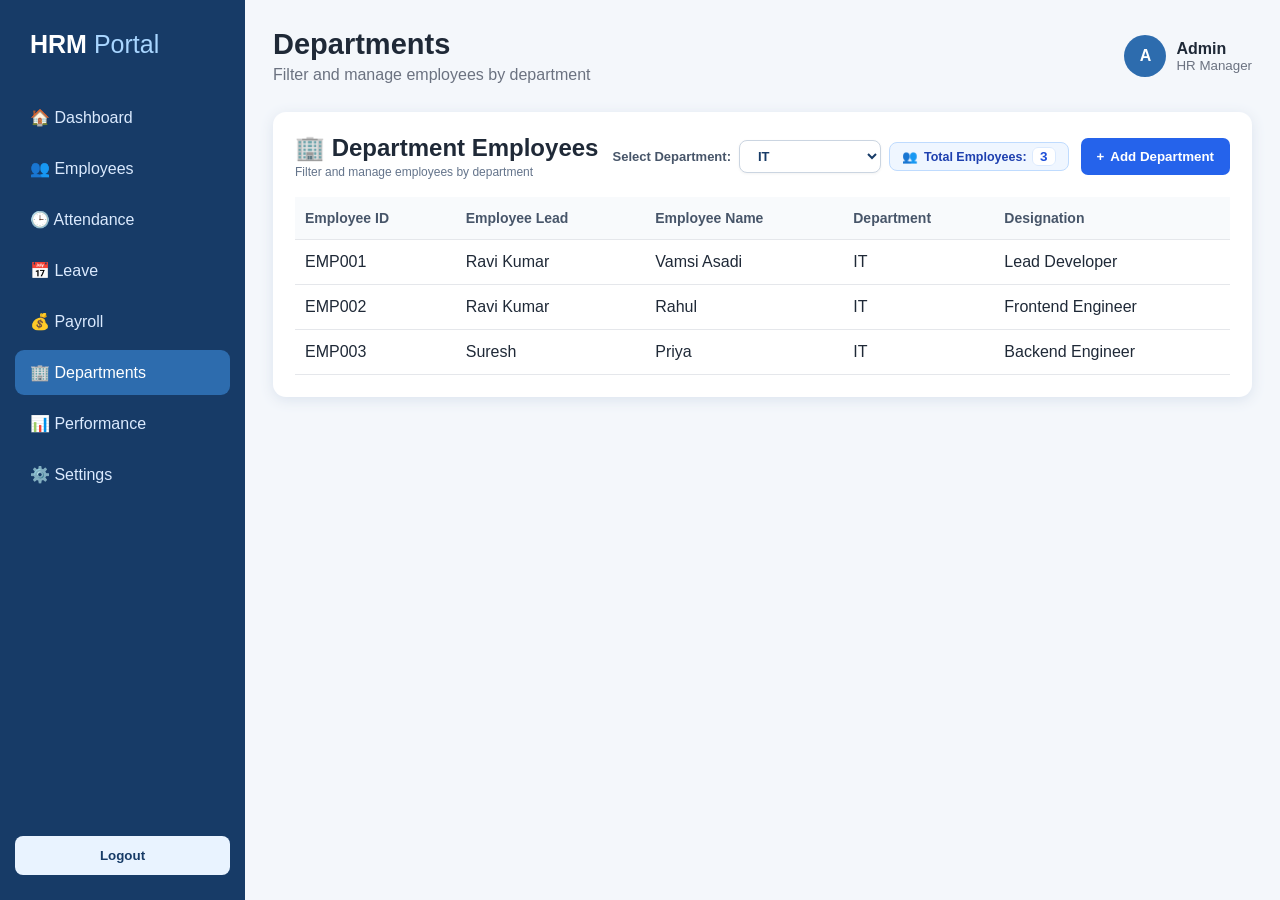
==== commit 13b454d6: "Update CSS layout and adjust department section" ====
--- a/departments.html
+++ b/departments.html
@@ -51,6 +51,10 @@
 
             <a href="departments.html" class="active">
                 🏢 Departments
+            </a>
+
+            <a href="performance.html">
+                📊 Performance
             </a>
 
             <a href="setting.html">
--- a/style.css
+++ b/style.css
@@ -1480,4 +1480,262 @@
 .modal-body .form-group textarea:focus {
     border-color: #2563eb;
     box-shadow: 0 0 0 3px rgba(37, 99, 235, 0.12);
-}+}
+
+
+/* ================= PERFORMANCE ================= */
+
+.performance-filter {
+    display: flex;
+    gap: 20px;
+    align-items: end;
+    margin-bottom: 22px;
+    flex-wrap: wrap;
+}
+
+.field-group {
+    display: flex;
+    flex-direction: column;
+    gap: 8px;
+    min-width: 220px;
+}
+
+.field-group label {
+    font-size: 14px;
+    font-weight: 600;
+    color: #374151;
+}
+
+.employee-search-controls {
+    display: flex;
+    gap: 8px;
+}
+
+.review-period-text {
+    min-height: 42px;
+    display: flex;
+    align-items: center;
+    padding: 0 12px;
+    border: 1px solid #d1d5db;
+    border-radius: 8px;
+    background: #f8fafc;
+    font-weight: 600;
+    color: #1f2937;
+}
+
+.info-grid {
+    display: grid;
+    grid-template-columns: repeat(5, 1fr);
+    gap: 12px;
+    margin-bottom: 20px;
+}
+
+.info-box {
+    background: #f8fafc;
+    border: 1px solid #e5e7eb;
+    border-radius: 10px;
+    padding: 14px;
+}
+
+.info-box span {
+    display: block;
+    color: #6b7280;
+    font-size: 12px;
+    margin-bottom: 8px;
+}
+
+.info-box strong {
+    font-size: 15px;
+    color: #1f2937;
+}
+
+.stats-grid {
+    display: grid;
+    grid-template-columns: repeat(3, 1fr);
+    gap: 16px;
+    margin: 20px 0;
+}
+
+.perf-card {
+    border-radius: 14px;
+    padding: 18px 16px;
+    box-shadow: 0 2px 10px rgba(148, 163, 184, 0.12);
+    text-align: center;
+}
+
+.perf-card span {
+    font-size: 28px;
+    display: block;
+    margin-bottom: 8px;
+}
+
+.perf-card h3 {
+    font-size: 24px;
+    margin-bottom: 6px;
+}
+
+.perf-card p {
+    font-size: 13px;
+    color: #374151;
+}
+
+.perf-card-blue {
+    background: #dbeafe;
+}
+
+.perf-card-green {
+    background: #dcfce7;
+}
+
+.perf-card-yellow {
+    background: #fef3c7;
+}
+
+.perf-card-purple {
+    background: #ede9fe;
+}
+
+.perf-card-pink {
+    background: #fce7f3;
+}
+
+.perf-card-red {
+    background: #fee2e2;
+}
+
+.edit-performance-btn {
+    border: none;
+    background: #2563eb;
+    color: #ffffff;
+    padding: 10px 16px;
+    border-radius: 10px;
+    font-size: 14px;
+    cursor: pointer;
+    font-weight: 600;
+}
+
+.metric-input {
+    width: 100%;
+    max-width: 90px;
+    border: 1px solid #cbd5e1;
+    border-radius: 8px;
+    padding: 8px 10px;
+    font-size: 18px;
+    text-align: center;
+    background: #ffffff;
+}
+
+.table-panel {
+    margin-top: 24px;
+    background: #f8fafc;
+    border: 1px solid #e5e7eb;
+    border-radius: 12px;
+    padding: 18px;
+}
+
+.table-panel h3 {
+    margin-bottom: 16px;
+}
+
+.feedback-box {
+    margin-top: 24px;
+    background: #f8fafc;
+    border: 1px solid #e5e7eb;
+    border-radius: 12px;
+    padding: 18px;
+}
+
+.feedback-box h3 {
+    margin-bottom: 16px;
+}
+
+.feedback-grid {
+    display: grid;
+    grid-template-columns: repeat(2, 1fr);
+    gap: 18px;
+}
+
+.feedback-grid label {
+    display: block;
+    font-weight: 700;
+    margin-bottom: 8px;
+    color: #374151;
+}
+
+.feedback-grid p {
+    color: #4b5563;
+    line-height: 1.6;
+}
+
+.breakdown-input {
+    width: 70px;
+    padding: 6px 8px;
+    border: 1px solid #cbd5e1;
+    border-radius: 8px;
+    font-size: 14px;
+    text-align: center;
+    background: #ffffff;
+}
+
+.breakdown-input:focus {
+    outline: none;
+    border-color: #2563eb;
+    box-shadow: 0 0 0 3px rgba(37, 99, 235, 0.15);
+}
+
+.score-cell {
+    font-weight: 700;
+    color: #1f2937;
+}
+
+.goal-progress {
+    width: 100%;
+    max-width: 140px;
+    height: 8px;
+    background: #e5e7eb;
+    border-radius: 6px;
+    overflow: hidden;
+    margin-bottom: 6px;
+}
+
+.goal-progress-bar {
+    height: 100%;
+    background: #2563eb;
+    border-radius: 6px;
+    transition: width 0.3s ease;
+}
+
+.goal-progress-text {
+    font-size: 12px;
+    font-weight: 600;
+    color: #4b5563;
+}
+
+.table-panel table,
+.feedback-box table {
+    width: 100%;
+    border-collapse: collapse;
+    background: #ffffff;
+    border-radius: 10px;
+    overflow: hidden;
+}
+
+.table-panel th,
+.table-panel td {
+    padding: 12px 14px;
+    text-align: left;
+    border-bottom: 1px solid #e5e7eb;
+    font-size: 14px;
+}
+
+.table-panel th {
+    background: #eff6ff;
+    color: #1e40af;
+    font-size: 13px;
+    text-transform: uppercase;
+    letter-spacing: 0.4px;
+}
+
+.table-panel tbody tr:last-child td {
+    border-bottom: none;
+}
